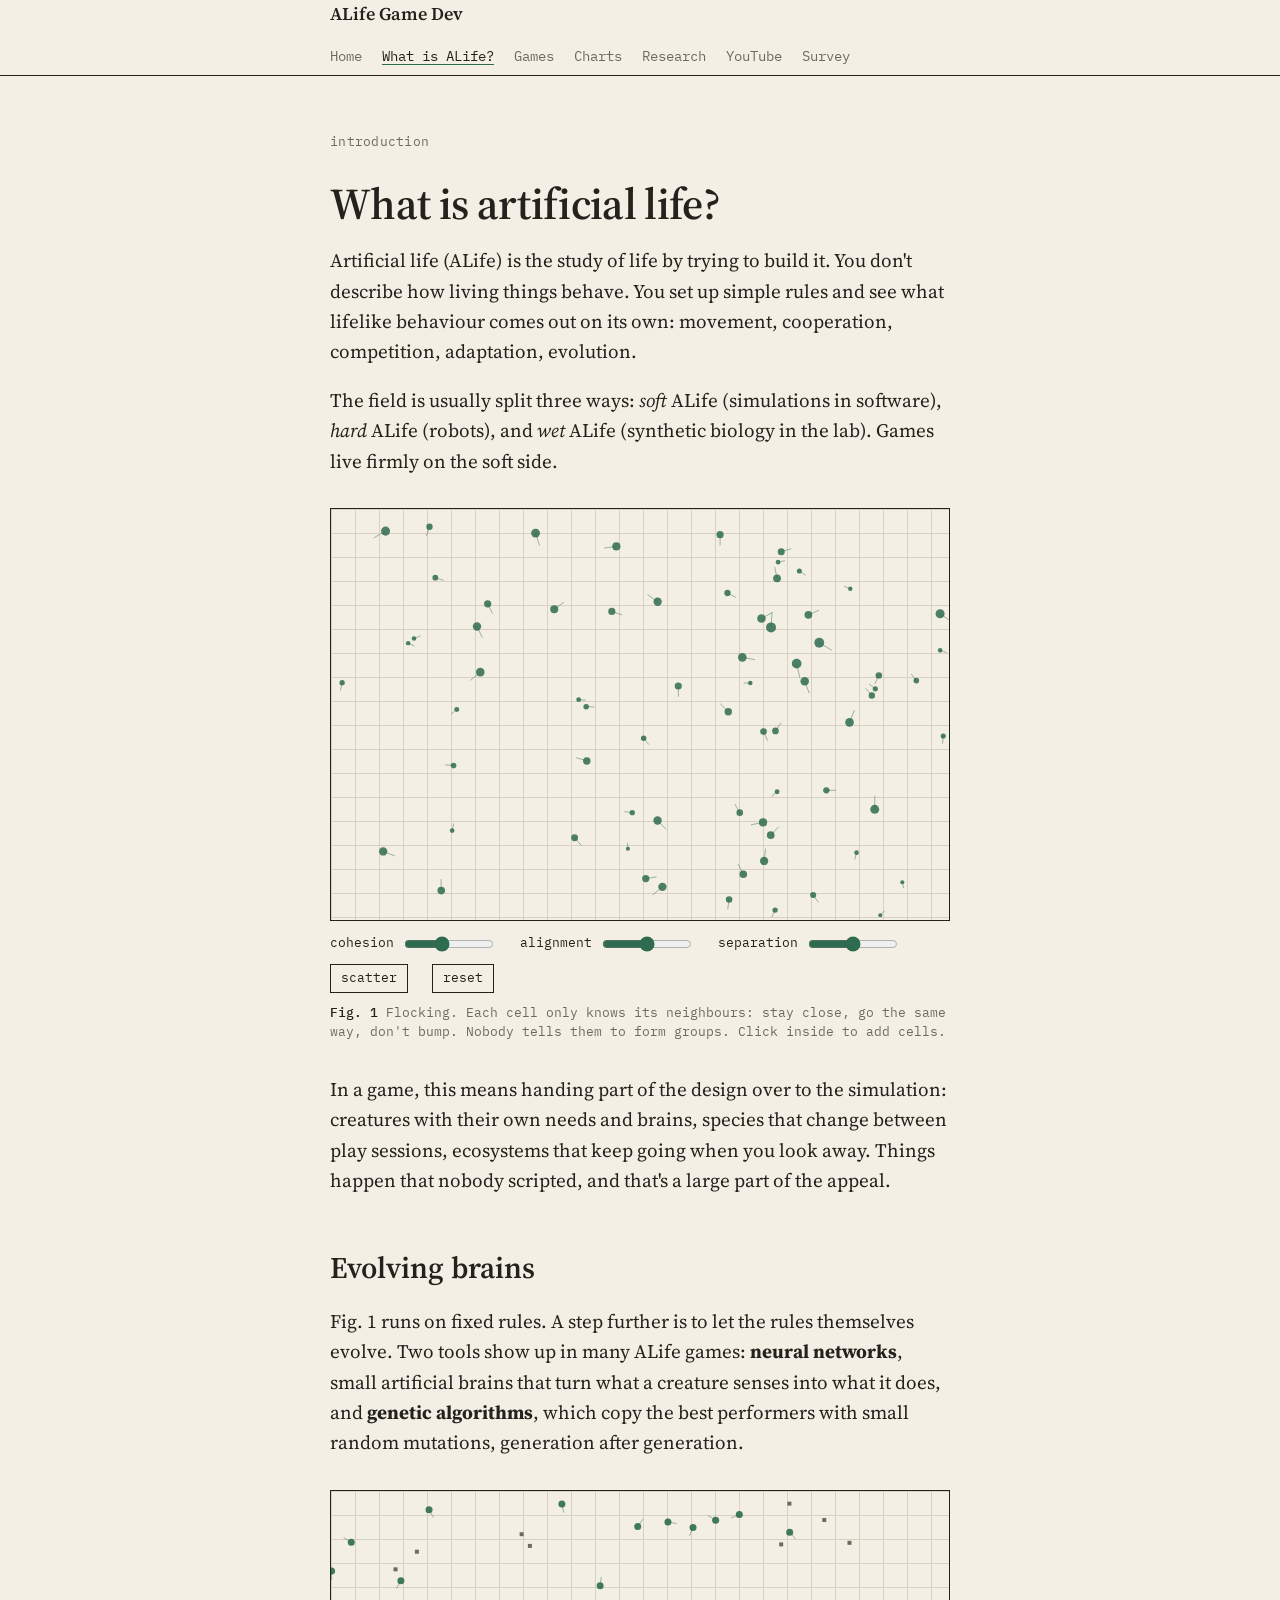
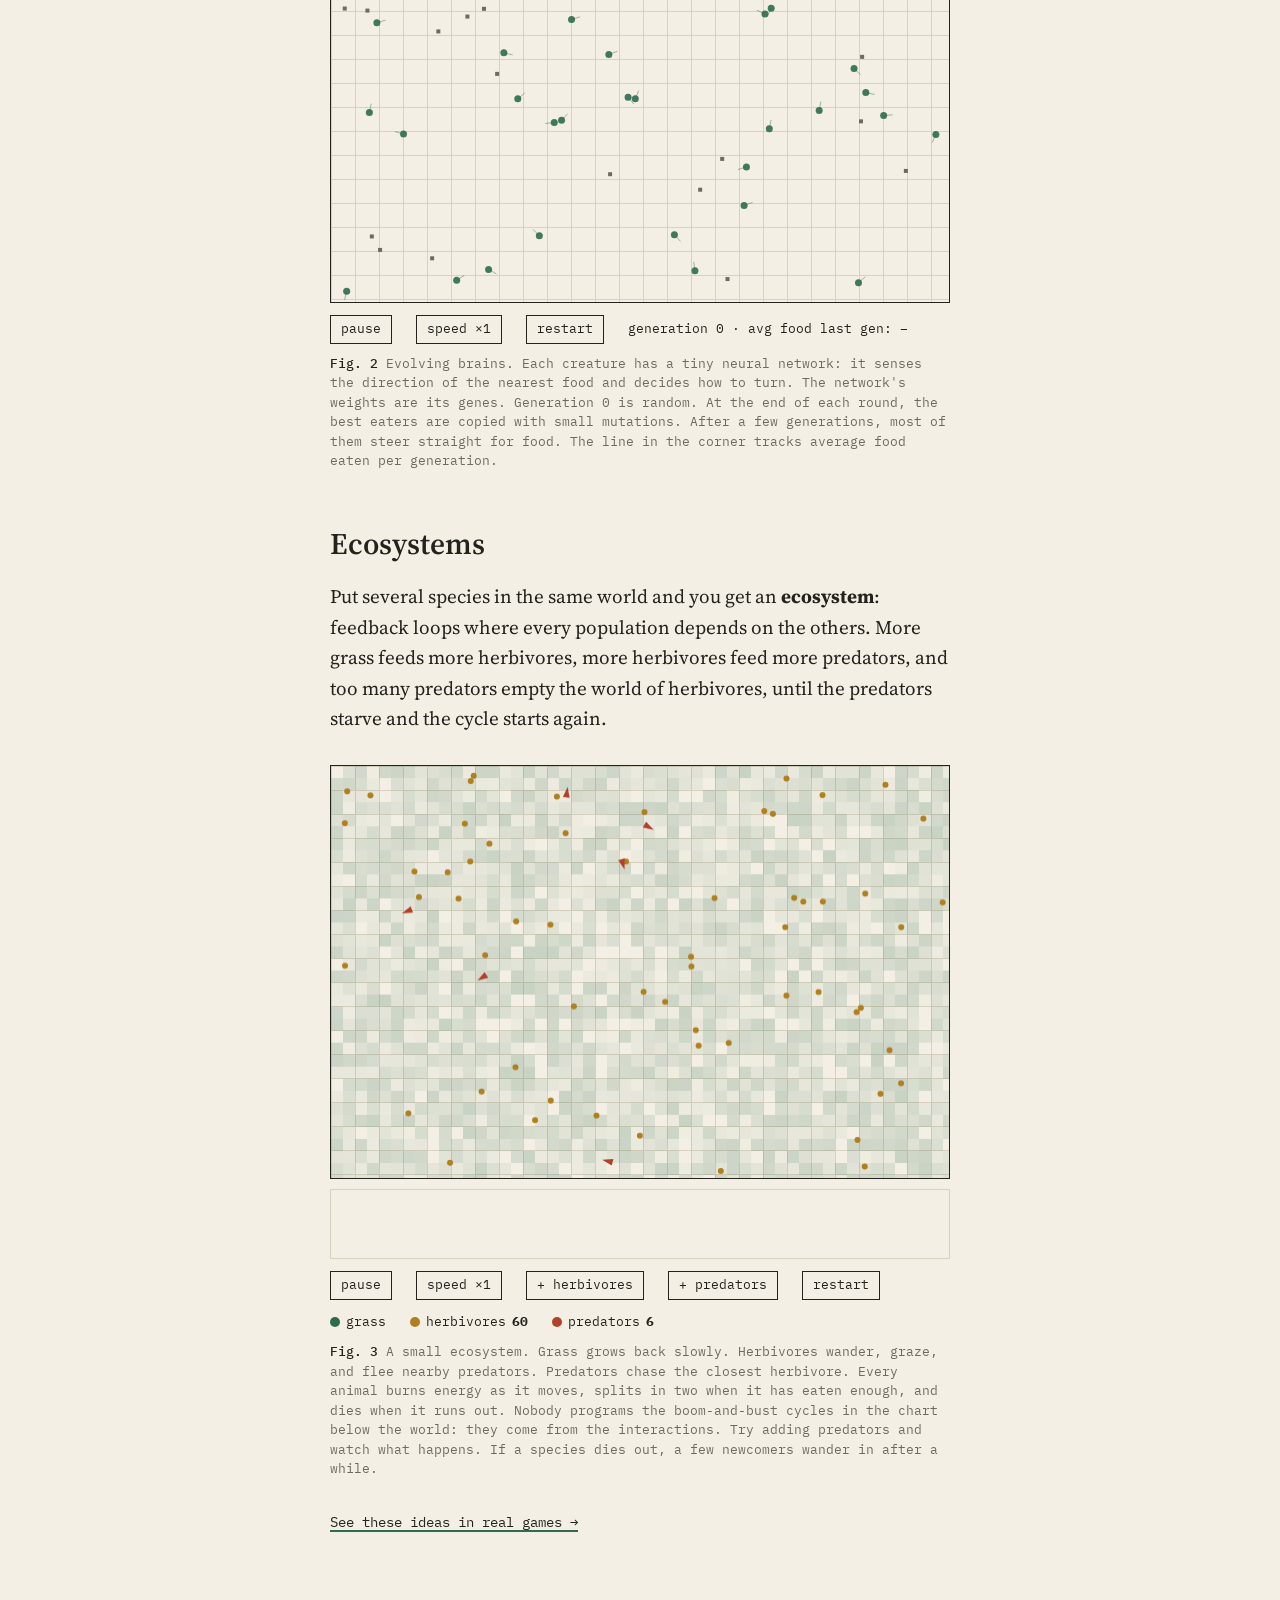
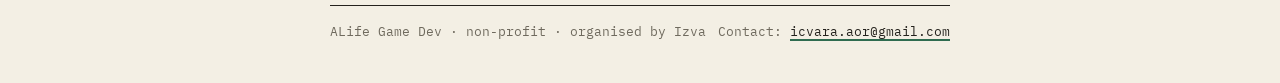
==== alife.html @ bc66748c "First version of the ALife Game Dev site" ====
<!doctype html>
<html lang="en">
<head>
<meta charset="utf-8">
<meta name="viewport" content="width=device-width, initial-scale=1">
<title>What is ALife? · ALife Game Dev</title>
<meta name="description" content="A short introduction to artificial life, with three small simulations: flocking, evolving neural networks and a predator–prey ecosystem.">
<link rel="preconnect" href="https://fonts.googleapis.com">
<link rel="preconnect" href="https://fonts.gstatic.com" crossorigin>
<link href="https://fonts.googleapis.com/css2?family=IBM+Plex+Mono:wght@400;500&family=Source+Serif+4:ital,opsz,wght@0,8..60,400;0,8..60,600;1,8..60,400&display=swap" rel="stylesheet">
<link rel="stylesheet" href="assets/style.css">
</head>
<body>

<header class="topbar">
  <div class="in">
    <a class="brand" href="index.html">ALife Game Dev</a>
    <nav aria-label="Pages">
      <a href="index.html">Home</a>
      <a href="alife.html" aria-current="page">What is ALife?</a>
      <a href="games.html">Games</a>
      <a href="charts.html">Charts</a>
      <a href="research.html">Research</a>
      <a href="youtube.html">YouTube</a>
      <a href="survey.html">Survey</a>
    </nav>
  </div>
</header>

<div class="page">
  <div class="page-head">
    <p class="label">introduction</p>
    <h1>What is artificial life?</h1>
  </div>

  <main>
    <p>Artificial life (ALife) is the study of life by trying to build it. You don't describe how living things behave. You set up simple rules and see what lifelike behaviour comes out on its own: movement, cooperation, competition, adaptation, evolution.</p>
    <p>The field is usually split three ways: <em>soft</em> ALife (simulations in software), <em>hard</em> ALife (robots), and <em>wet</em> ALife (synthetic biology in the lab). Games live firmly on the soft side.</p>

    <figure>
      <div class="stage" id="stage"><canvas id="life"></canvas></div>
      <div class="controls">
        <label>cohesion <input type="range" id="c-coh" min="0" max="100" value="40"></label>
        <label>alignment <input type="range" id="c-ali" min="0" max="100" value="50"></label>
        <label>separation <input type="range" id="c-sep" min="0" max="100" value="50"></label>
        <button type="button" id="c-scatter">scatter</button>
        <button type="button" id="c-reset">reset</button>
      </div>
      <figcaption><b>Fig. 1</b> Flocking. Each cell only knows its neighbours: stay close, go the same way, don't bump. Nobody tells them to form groups. Click inside to add cells.</figcaption>
    </figure>

    <p>In a game, this means handing part of the design over to the simulation: creatures with their own needs and brains, species that change between play sessions, ecosystems that keep going when you look away. Things happen that nobody scripted, and that's a large part of the appeal.</p>

    <h2 style="margin-top:56px">Evolving brains</h2>
    <p>Fig. 1 runs on fixed rules. A step further is to let the rules themselves evolve. Two tools show up in many ALife games: <b>neural networks</b>, small artificial brains that turn what a creature senses into what it does, and <b>genetic algorithms</b>, which copy the best performers with small random mutations, generation after generation.</p>

    <figure>
      <div class="stage" id="stage2" style="cursor:default"><canvas id="evo"></canvas></div>
      <div class="controls">
        <button type="button" id="e-play">pause</button>
        <button type="button" id="e-speed">speed ×1</button>
        <button type="button" id="e-reset">restart</button>
        <span id="e-stats"></span>
      </div>
      <figcaption><b>Fig. 2</b> Evolving brains. Each creature has a tiny neural network: it senses the direction of the nearest food and decides how to turn. The network's weights are its genes. Generation 0 is random. At the end of each round, the best eaters are copied with small mutations. After a few generations, most of them steer straight for food. The line in the corner tracks average food eaten per generation.</figcaption>
    </figure>

    <h2 style="margin-top:56px">Ecosystems</h2>
    <p>Put several species in the same world and you get an <b>ecosystem</b>: feedback loops where every population depends on the others. More grass feeds more herbivores, more herbivores feed more predators, and too many predators empty the world of herbivores, until the predators starve and the cycle starts again.</p>

    <figure>
      <div class="stage" id="stage3" style="cursor:default"><canvas id="eco"></canvas></div>
      <canvas class="chart" id="eco-chart" aria-hidden="true"></canvas>
      <div class="controls">
        <button type="button" id="k-play">pause</button>
        <button type="button" id="k-speed">speed ×1</button>
        <button type="button" id="k-prey">+ herbivores</button>
        <button type="button" id="k-pred">+ predators</button>
        <button type="button" id="k-reset">restart</button>
      </div>
      <div class="controls">
        <span class="key"><i style="background:rgb(var(--cell))"></i>grass</span>
        <span class="key"><i style="background:rgb(var(--prey))"></i>herbivores <b id="k-nprey">0</b></span>
        <span class="key"><i style="background:rgb(var(--pred))"></i>predators <b id="k-npred">0</b></span>
      </div>
      <figcaption><b>Fig. 3</b> A small ecosystem. Grass grows back slowly. Herbivores wander, graze, and flee nearby predators. Predators chase the closest herbivore. Every animal burns energy as it moves, splits in two when it has eaten enough, and dies when it runs out. Nobody programs the boom-and-bust cycles in the chart below the world: they come from the interactions. Try adding predators and watch what happens. If a species dies out, a few newcomers wander in after a while.</figcaption>
    </figure>

    <p class="more"><a href="games.html">See these ideas in real games →</a></p>
  </main>

  <footer>
    <span>ALife Game Dev · non-profit · organised by Izva</span>
    <span>Contact: <a href="mailto:icvara.aor@gmail.com">icvara.aor@gmail.com</a></span>
  </footer>
</div>

<script src="assets/site.js"></script>
<script src="assets/figures.js"></script>
</body>
</html>
---- assets/style.css ----
:root {
  --paper: #f3efe4;
  --ink: #24221d;
  --faint: #6f6a5e;
  --rule: #d8d1bf;
  --mark: #2e6b4f;
  --hl: #e6dfa8;
  --cell: 46, 107, 79;
  --prey: 176, 128, 32;
  --pred: 178, 64, 42;
  /* Charts page. Validated with the dataviz palette checker against this paper colour:
     s1-s3 all-pairs for scatter, o0-o2 as an ordinal ramp. */
  --surface: #f3efe4;
  --s1: #2a78d6; --s2: #eb6834; --s3: #1baf7a;
  --o0: #6da7ec; --o1: #2a78d6; --o2: #104281;
  --gridline: #e1dccd; --axisline: #b9b2a0;
}
@media (prefers-color-scheme: dark) {
  :root:not([data-theme="light"]) {
    --paper: #1a1916; --ink: #e9e4d6; --faint: #a39d8e; --rule: #3a372f;
    --mark: #8cc7a6; --hl: #4a4526; --cell: 140, 199, 166;
    --prey: 222, 184, 96; --pred: 230, 118, 92;
    --surface: #1a1916;
    --s1: #3987e5; --s2: #d95926; --s3: #199e70;
    --o0: #184f95; --o1: #3987e5; --o2: #9ec5f4;
    --gridline: #2c2b27; --axisline: #46433b;
  }
}
:root[data-theme="dark"] {
  --paper: #1a1916; --ink: #e9e4d6; --faint: #a39d8e; --rule: #3a372f;
  --mark: #8cc7a6; --hl: #4a4526; --cell: 140, 199, 166;
  --prey: 222, 184, 96; --pred: 230, 118, 92;
  --surface: #1a1916;
  --s1: #3987e5; --s2: #d95926; --s3: #199e70;
  --o0: #184f95; --o1: #3987e5; --o2: #9ec5f4;
  --gridline: #2c2b27; --axisline: #46433b;
}

/* ---- Charts page ---- */
.viz .chart-block { padding-top: 48px; }
.viz .chart-block h2 { margin-bottom: 8px; }
.viz .plot { width: 100%; margin-top: 12px; }
.viz .plot svg { display: block; overflow: visible; }
.viz .plot text { font-family: "IBM Plex Mono", monospace; }
.viz .tick { font-size: 11px; fill: var(--faint); font-variant-numeric: tabular-nums; }
.viz .axis-label { font-size: 11px; fill: var(--faint); }
.viz .value { font-size: 12px; fill: var(--ink); font-variant-numeric: tabular-nums; }
.viz .point-label { font-size: 11px; fill: var(--ink); paint-order: stroke; stroke: var(--surface); stroke-width: 3px; }
.viz .grid { stroke: var(--gridline); stroke-width: 1; }
.viz .axis { stroke: var(--axisline); stroke-width: 1; }
.viz .hot { stroke: var(--ink); stroke-width: 2; }
.viz .chart-note { font-family: "IBM Plex Mono", monospace; font-size: 12px; color: var(--faint); margin-top: 6px; }
.viz .filters button { display: inline-flex; align-items: center; gap: 6px; }
.legend { display: flex; flex-wrap: wrap; gap: 6px 18px; margin-top: 12px; font-family: "IBM Plex Mono", monospace; font-size: 12px; color: var(--ink); }
.legend span { display: inline-flex; align-items: center; gap: 6px; }
.legend i { width: 12px; height: 12px; border-radius: 2px; display: inline-block; }
.tooltip {
  position: fixed; z-index: 50; pointer-events: none; max-width: 300px;
  background: var(--paper); color: var(--ink); border: 1px solid var(--ink);
  box-shadow: 3px 3px 0 var(--rule); padding: 8px 10px;
  font-family: "IBM Plex Mono", monospace; font-size: 12px; line-height: 1.45;
}
.tooltip .tip-muted { color: var(--faint); }
.table-wrap { overflow-x: auto; margin-top: 12px; border-top: 1px solid var(--ink); }
.fingerprint { border-collapse: collapse; width: 100%; font-family: "IBM Plex Mono", monospace; font-size: 12px; font-variant-numeric: tabular-nums; }
.fingerprint th, .fingerprint td { padding: 5px 5px; border-bottom: 1px solid var(--rule); text-align: left; white-space: nowrap; }
.fingerprint thead th { cursor: pointer; color: var(--faint); font-weight: 500; user-select: none; }
.fingerprint thead th:hover { color: var(--ink); }
.fingerprint tbody th { font-weight: 500; white-space: normal; min-width: 150px; }
.fingerprint tbody th a { text-decoration: none; }
.fingerprint .grp { color: var(--faint); }
.fingerprint .num b { font-weight: 500; }
.fingerprint .lvl { text-align: center; width: 30px; border-left: 2px solid var(--surface); }
.fingerprint .l0 { background: var(--o0); color: #0b0b0b; }
.fingerprint .l1 { background: var(--o1); color: #ffffff; }
.fingerprint .l2 { background: var(--o2); color: #ffffff; }
@media (prefers-color-scheme: dark) {
  :root:not([data-theme="light"]) .fingerprint .l0 { color: #f0efec; }
  :root:not([data-theme="light"]) .fingerprint .l2 { color: #0b0b0b; }
}
:root[data-theme="dark"] .fingerprint .l0 { color: #f0efec; }
:root[data-theme="dark"] .fingerprint .l2 { color: #0b0b0b; }
.chart { display: block; width: 100%; height: 70px; margin-top: 10px; border: 1px solid var(--rule); }
.key { display: inline-flex; align-items: center; gap: 6px; }
.key i { width: 10px; height: 10px; border-radius: 50%; display: inline-block; }

* { box-sizing: border-box; }
html, body { margin: 0; }
body {
  background: var(--paper);
  color: var(--ink);
  font: 400 19px/1.6 "Source Serif 4", Georgia, serif;
}
.page { max-width: 660px; margin: 0 auto; padding: 56px 20px 40px; }

a { color: var(--ink); text-decoration-color: var(--mark); text-decoration-thickness: 1.5px; text-underline-offset: 3px; }
a:hover { color: var(--mark); }

.mono, .label, nav, figcaption, .meta, .yr, .controls { font-family: "IBM Plex Mono", ui-monospace, monospace; }

/* Header */
.label { font-size: 13px; color: var(--faint); letter-spacing: .02em; margin: 0 0 28px; }
h1 {
  font-weight: 600;
  font-size: clamp(36px, 7vw, 54px);
  line-height: 1.05;
  letter-spacing: -0.015em;
  margin: 0 0 28px;
}
.intro p { margin: 0 0 18px; }
.hl { background: linear-gradient(transparent 55%, var(--hl) 55%); padding: 0 2px; }

/* Top menu: stays at the top of the screen while scrolling */
.topbar {
  position: sticky; top: 0; z-index: 10;
  background: var(--paper);
  border-bottom: 1px solid var(--ink);
}
.topbar .in {
  max-width: 660px; margin: 0 auto; padding: 0 20px;
  display: flex; align-items: center; gap: 8px 22px; flex-wrap: wrap;
  min-height: 52px;
}
.topbar .brand {
  font-family: "Source Serif 4", Georgia, serif; font-weight: 600; font-size: 18px;
  text-decoration: none; margin-right: auto; white-space: nowrap;
}
nav { font-size: 14px; display: flex; gap: 4px 20px; flex-wrap: wrap; padding: 8px 0; }
nav a { text-decoration: none; color: var(--faint); white-space: nowrap; }
nav a:hover { color: var(--ink); text-decoration: underline; }
nav a[aria-current="page"] { color: var(--ink); text-decoration: underline; text-decoration-color: var(--mark); }

/* Sub-page header */
.page-head { margin-bottom: 8px; }
.page-head h1 { font-size: clamp(32px, 6vw, 44px); margin-bottom: 18px; }
.page-head .lede { font-size: 20px; }

/* Small "go further" link at the end of a home-page section */
.more { font-family: "IBM Plex Mono", monospace; font-size: 14px; }

/* Home: survey callout */
.callout {
  border: 1px solid var(--ink); box-shadow: 6px 6px 0 var(--rule);
  padding: 22px 24px 6px; margin-top: 8px;
}
.callout .btn { margin-top: 0; margin-bottom: 0; }
.callout .meta, .survey .meta { font-size: 13px; color: var(--faint); margin-bottom: 18px; }

/* Games page: filter */
.filters { display: flex; flex-wrap: wrap; gap: 8px; margin: 20px 0 0; font-family: "IBM Plex Mono", monospace; font-size: 13px; }
.filters button {
  font: inherit; background: none; color: var(--ink);
  border: 1px solid var(--rule); padding: 4px 10px; cursor: pointer;
}
.filters button:hover { border-color: var(--ink); }
.filters button[aria-pressed="true"] { background: var(--ink); color: var(--paper); border-color: var(--ink); }
.count { font-family: "IBM Plex Mono", monospace; font-size: 13px; color: var(--faint); margin: 14px 0 0; }
/* YouTube page */
.channels { list-style: none; padding: 0; margin: 24px 0; border-top: 1px solid var(--rule); }
.channels li { display: grid; grid-template-columns: 64px 1fr; gap: 18px; padding: 18px 0; border-bottom: 1px solid var(--rule); }
.channels .avatar img { width: 64px; height: 64px; border-radius: 50%; border: 1px solid var(--ink); display: block; }
.channels h3 { font-size: 20px; font-weight: 600; margin: 0; line-height: 1.25; }
.channels h3 a { text-decoration: none; }
.channels h3 a:hover { text-decoration: underline; }
.channels .handle { font-family: "IBM Plex Mono", monospace; font-size: 12px; color: var(--faint); margin: 2px 0 6px; }
.channels p { font-size: 16px; line-height: 1.5; color: var(--faint); margin: 0; }
.channels .handle + p { color: var(--faint); }

.jump { display: flex; flex-wrap: wrap; gap: 6px 20px; font-family: "IBM Plex Mono", monospace; font-size: 14px; margin: 24px 0 0; }
.muted-note { font-size: 16px; color: var(--faint); }
.games li.empty { grid-column: 1 / -1; font-size: 16px; color: var(--faint); font-style: italic; }
/* Drawn placeholder when a game has no image */
.games .ph {
  display: flex; align-items: center; justify-content: center; text-align: center;
  aspect-ratio: 460 / 215; padding: 12px;
  background:
    radial-gradient(circle at 20% 30%, rgba(var(--cell), .35) 0 6px, transparent 7px),
    radial-gradient(circle at 70% 65%, rgba(var(--cell), .25) 0 10px, transparent 11px),
    radial-gradient(circle at 85% 20%, rgba(var(--prey), .35) 0 4px, transparent 5px),
    linear-gradient(var(--rule) 1px, transparent 1px) 0 0 / 18px 18px,
    linear-gradient(90deg, var(--rule) 1px, transparent 1px) 0 0 / 18px 18px,
    var(--paper);
}
.games .ph span {
  font-family: "Source Serif 4", Georgia, serif; font-weight: 600; font-size: 22px; line-height: 1.15;
  color: var(--ink); background: var(--paper); padding: 2px 8px; line-height: 1.3;
}
/* ALife score on game cards */
.games .score { margin: 10px 0 0; font-family: "IBM Plex Mono", monospace; font-size: 12px; color: var(--faint); cursor: help; }
.games .score-num { color: var(--ink); margin-right: 8px; }
.games .score-num b { font-weight: 500; font-size: 15px; color: var(--mark); }
.games .pips { display: inline-flex; gap: 5px; vertical-align: middle; }
.games .pip-pair { display: inline-flex; gap: 1px; }
.games .pips i { width: 6px; height: 10px; background: var(--rule); display: block; }
.games .pips i.on { background: var(--mark); }
.games .score-why { display: block; margin-top: 3px; line-height: 1.4; }
details.method { margin: 14px 0 0; font-size: 16px; }
details.method summary { cursor: pointer; font-family: "IBM Plex Mono", monospace; font-size: 14px; }
details.method[open] { border-left: 2px solid var(--rule); padding-left: 14px; }
details.method p, details.method ul { margin: 10px 0; }
.games .tags { font-family: "IBM Plex Mono", monospace; font-size: 11px; color: var(--mark); margin: 8px 0 0; }

/* Sections */
section { padding-top: 64px; }
h2 {
  font-weight: 600;
  font-size: 30px;
  line-height: 1.15;
  margin: 0 0 20px;
}
h2 .n { font-family: "IBM Plex Mono", monospace; font-weight: 400; font-size: 15px; color: var(--mark); margin-right: 10px; vertical-align: 5px; }
p { margin: 0 0 18px; }
ul.plain { padding-left: 1.1em; margin: 0 0 18px; }
ul.plain li { margin-bottom: 6px; }
ul.plain li::marker { color: var(--mark); }

/* Figure */
figure { margin: 32px 0; }
.stage {
  position: relative;
  aspect-ratio: 3 / 2;
  border: 1px solid var(--ink);
  cursor: crosshair;
  background:
    linear-gradient(var(--rule) 1px, transparent 1px) 0 0 / 24px 24px,
    linear-gradient(90deg, var(--rule) 1px, transparent 1px) 0 0 / 24px 24px;
  background-color: var(--paper);
}
.stage canvas { position: absolute; inset: 0; width: 100%; height: 100%; }
.controls {
  display: flex; flex-wrap: wrap; gap: 10px 24px; align-items: center;
  font-size: 13px; margin-top: 12px;
}
.controls label { display: flex; align-items: center; gap: 8px; }
.controls input[type=range] { width: 90px; accent-color: var(--mark); }
.controls button {
  font: inherit; background: none; color: var(--ink);
  border: 1px solid var(--ink); padding: 3px 10px; cursor: pointer;
}
.controls button:hover { background: var(--ink); color: var(--paper); }
figcaption { font-size: 13px; color: var(--faint); margin-top: 10px; line-height: 1.5; }
figcaption b { color: var(--ink); font-weight: 500; }

/* Games */
.games {
  list-style: none; padding: 0; margin: 28px 0 26px;
  display: grid; grid-template-columns: 1fr 1fr; gap: 32px 24px;
}
.games a.shot { display: block; border: 1px solid var(--ink); line-height: 0; }
.games img { width: 100%; aspect-ratio: 460 / 215; object-fit: cover; display: block; }
.games .meta { font-size: 12px; color: var(--faint); margin: 10px 0 2px; }
.games h3 { font-size: 20px; font-weight: 600; margin: 0 0 4px; line-height: 1.25; }
.games h3 a { text-decoration: none; }
.games h3 a:hover { text-decoration: underline; }
.games p { font-size: 16px; line-height: 1.5; color: var(--faint); margin: 0; }

/* Research */
.papers { list-style: none; padding: 0; margin: 8px 0 22px; border-top: 1px solid var(--rule); }
.papers li { display: grid; grid-template-columns: 56px 1fr; gap: 16px; padding: 16px 0; border-bottom: 1px solid var(--rule); }
.papers .yr { font-family: "IBM Plex Mono", monospace; font-size: 14px; color: var(--faint); padding-top: 3px; }
.papers .title { font-weight: 600; }
.papers .who { display: block; font-family: "IBM Plex Mono", monospace; font-size: 12px; color: var(--faint); margin: 2px 0 4px; }
.papers .what { display: block; font-size: 16px; line-height: 1.5; color: var(--faint); }
@media (max-width: 520px) { .papers li { grid-template-columns: 44px 1fr; gap: 12px; } }

/* Survey */
.survey {
  margin-top: 8px;
  padding: 28px 28px 8px;
  border: 1px solid var(--ink);
  box-shadow: 6px 6px 0 var(--rule);
}
.survey .meta { font-size: 13px; color: var(--faint); margin-bottom: 18px; }
.survey ol { padding-left: 1.2em; margin: 0 0 18px; }
.survey ol li { margin-bottom: 6px; }
.btn {
  display: inline-block;
  font-family: "IBM Plex Mono", monospace; font-size: 15px; font-weight: 500;
  background: var(--ink); color: var(--paper);
  padding: 12px 20px; text-decoration: none;
  margin: 6px 0 22px;
}
.btn:hover { background: var(--mark); color: var(--paper); }

.sig { font-style: italic; }

footer {
  margin-top: 72px; padding-top: 16px;
  border-top: 1px solid var(--ink);
  font-family: "IBM Plex Mono", monospace; font-size: 13px; color: var(--faint);
  display: flex; justify-content: space-between; flex-wrap: wrap; gap: 8px;
}

@media (max-width: 520px) {
  body { font-size: 18px; }
  .page { padding: 36px 16px 32px; }
  .topbar .in { padding: 0 16px; }
  .topbar .brand { width: 100%; padding-top: 10px; }
  nav { width: 100%; padding: 4px 0 10px; gap: 4px 14px; font-size: 13px; }
  .callout { padding: 18px 16px 4px; box-shadow: 4px 4px 0 var(--rule); }
  .games { grid-template-columns: 1fr; gap: 28px; }
  .survey { padding: 22px 18px 4px; box-shadow: 4px 4px 0 var(--rule); }
}
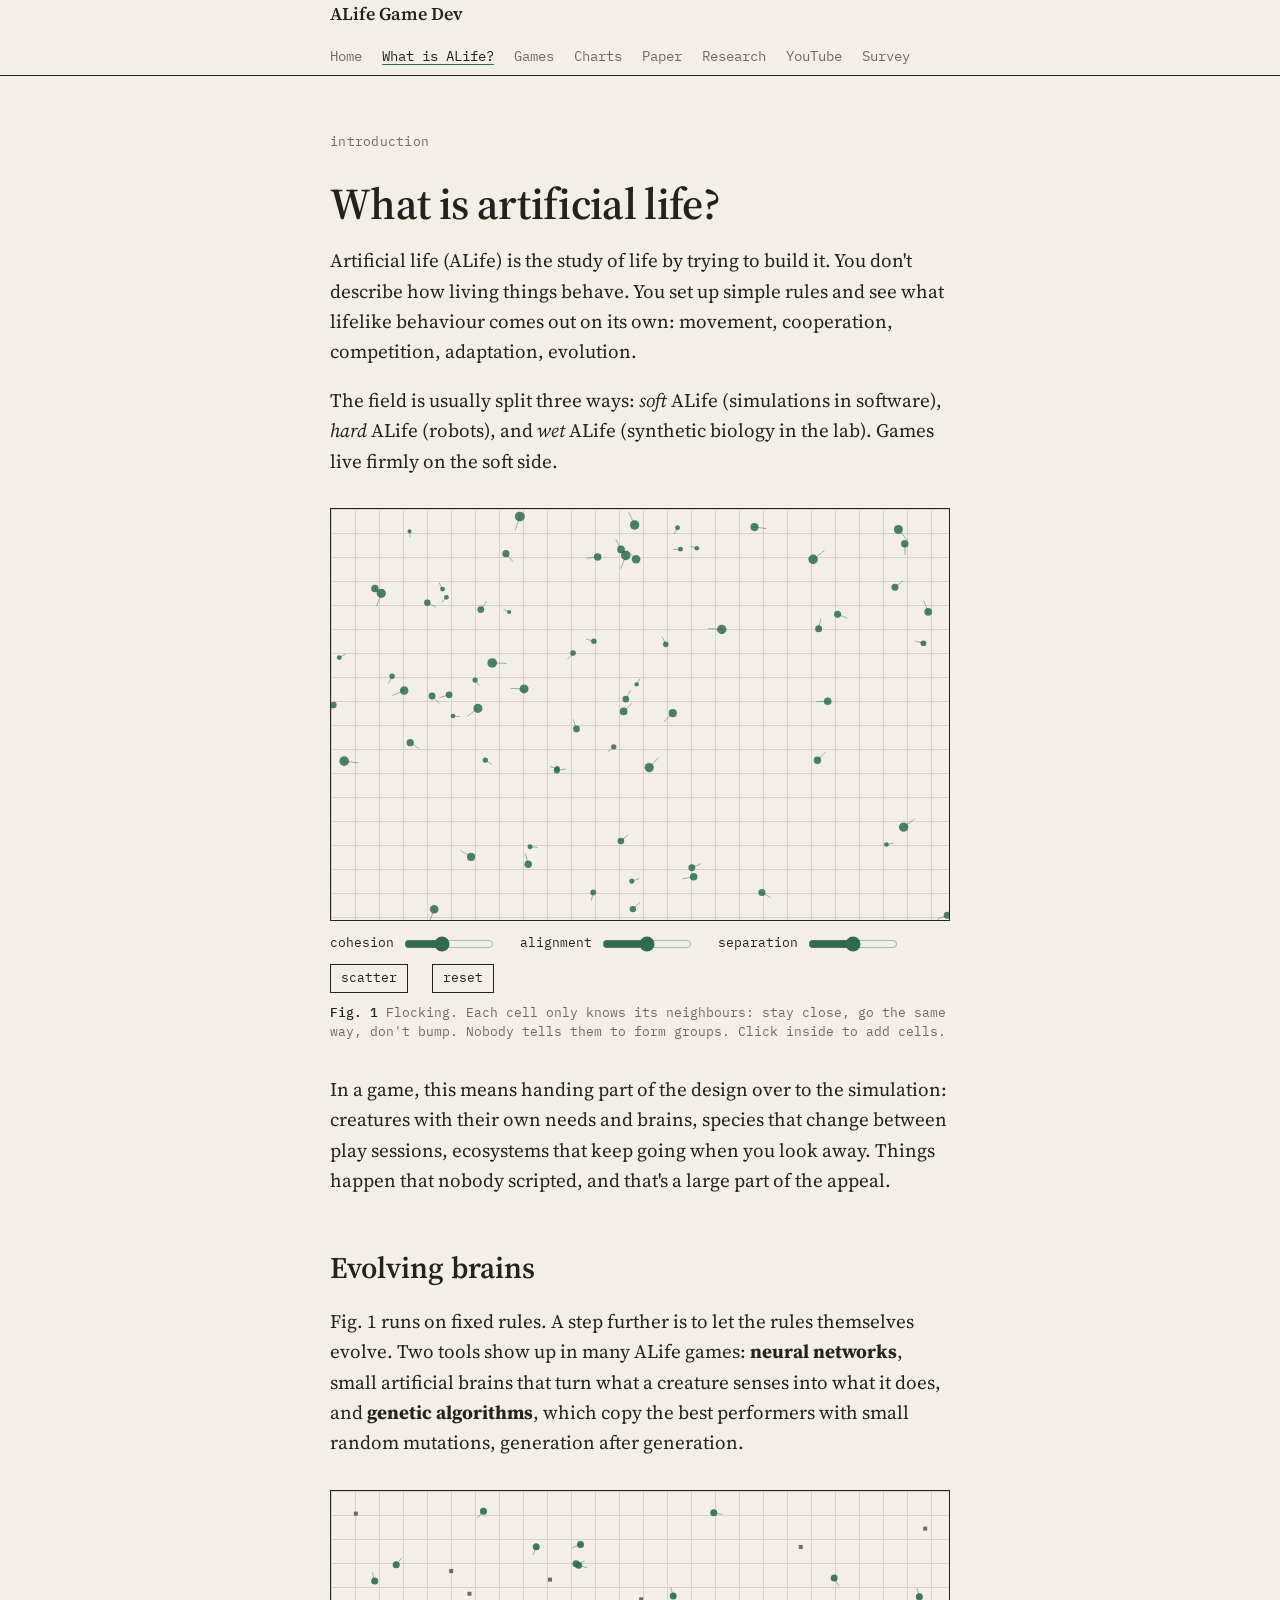
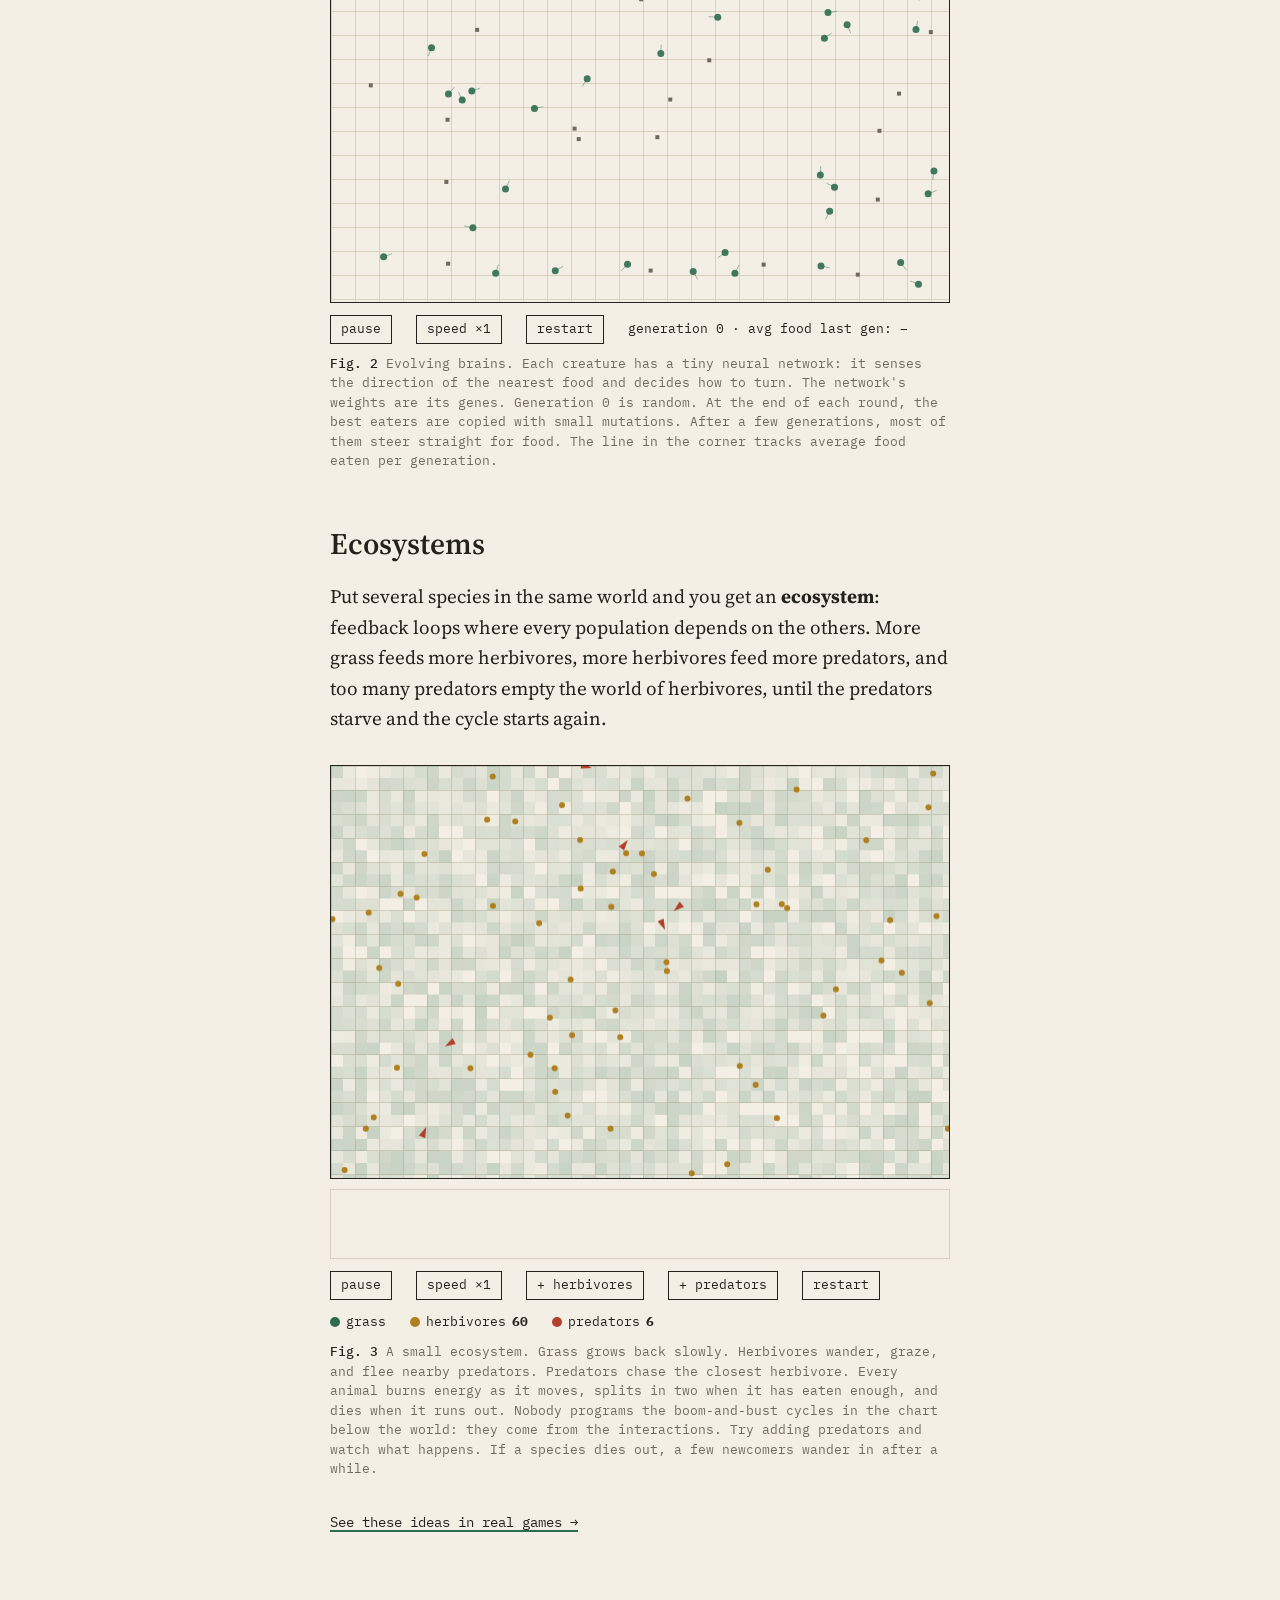
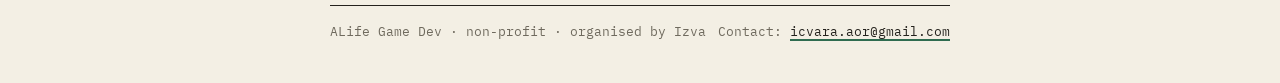
==== commit 059bd066: "Add working paper, environmental score and many more games - New Paper page (paper.html, assets/pape" ====
--- a/alife.html
+++ b/alife.html
@@ -20,6 +20,7 @@
       <a href="alife.html" aria-current="page">What is ALife?</a>
       <a href="games.html">Games</a>
       <a href="charts.html">Charts</a>
+      <a href="paper.html">Paper</a>
       <a href="research.html">Research</a>
       <a href="youtube.html">YouTube</a>
       <a href="survey.html">Survey</a>
--- a/assets/style.css
+++ b/assets/style.css
@@ -14,6 +14,8 @@
   --s1: #2a78d6; --s2: #eb6834; --s3: #1baf7a;
   --o0: #6da7ec; --o1: #2a78d6; --o2: #104281;
   --gridline: #e1dccd; --axisline: #b9b2a0;
+  /* Popular-games comparison: neutral grey (validated ordinal ramp) */
+  --ref: #6f6a5e; --r0: #aaa494; --r1: #7a7466; --r2: #45413a;
 }
 @media (prefers-color-scheme: dark) {
   :root:not([data-theme="light"]) {
@@ -24,6 +26,7 @@
     --s1: #3987e5; --s2: #d95926; --s3: #199e70;
     --o0: #184f95; --o1: #3987e5; --o2: #9ec5f4;
     --gridline: #2c2b27; --axisline: #46433b;
+    --ref: #a39d8e; --r0: #5a564c; --r1: #8a8577; --r2: #c6c1b3;
   }
 }
 :root[data-theme="dark"] {
@@ -34,11 +37,15 @@
   --s1: #3987e5; --s2: #d95926; --s3: #199e70;
   --o0: #184f95; --o1: #3987e5; --o2: #9ec5f4;
   --gridline: #2c2b27; --axisline: #46433b;
+  --ref: #a39d8e; --r0: #5a564c; --r1: #8a8577; --r2: #c6c1b3;
 }
 
 /* ---- Charts page ---- */
 .viz .chart-block { padding-top: 48px; }
 .viz .chart-block h2 { margin-bottom: 8px; }
+.viz .chart-part { margin-top: 72px; padding-top: 28px; border-top: 2px solid var(--rule); }
+.viz .chart-part .label { margin-bottom: 8px; }
+.viz .chart-part .part-title { margin: 0 0 10px; }
 .viz .plot { width: 100%; margin-top: 12px; }
 .viz .plot svg { display: block; overflow: visible; }
 .viz .plot text { font-family: "IBM Plex Mono", monospace; }
@@ -74,6 +81,9 @@
 .fingerprint .l0 { background: var(--o0); color: #0b0b0b; }
 .fingerprint .l1 { background: var(--o1); color: #ffffff; }
 .fingerprint .l2 { background: var(--o2); color: #ffffff; }
+.legend i.unknown-swatch { background: var(--surface); border: 1px dashed var(--faint); box-sizing: border-box; }
+.fingerprint .unknown { color: var(--faint); border-bottom-style: dashed; }
+.fingerprint .eco-col { border-left: 2px solid var(--faint); padding-left: 8px; }
 @media (prefers-color-scheme: dark) {
   :root:not([data-theme="light"]) .fingerprint .l0 { color: #f0efec; }
   :root:not([data-theme="light"]) .fingerprint .l2 { color: #0b0b0b; }
@@ -194,6 +204,8 @@
 .games .pips i { width: 6px; height: 10px; background: var(--rule); display: block; }
 .games .pips i.on { background: var(--mark); }
 .games .score-why { display: block; margin-top: 3px; line-height: 1.4; }
+.games .score.eco .pips i.on { background: var(--s3); }
+.games .pip-pair.unknown { width: 13px; height: 10px; box-sizing: border-box; border: 1px dashed var(--faint); font-size: 8px; line-height: 8px; text-align: center; justify-content: center; color: var(--faint); }
 details.method { margin: 14px 0 0; font-size: 16px; }
 details.method summary { cursor: pointer; font-family: "IBM Plex Mono", monospace; font-size: 14px; }
 details.method[open] { border-left: 2px solid var(--rule); padding-left: 14px; }
@@ -301,3 +313,72 @@
   .games { grid-template-columns: 1fr; gap: 28px; }
   .survey { padding: 22px 18px 4px; box-shadow: 4px 4px 0 var(--rule); }
 }
+.legend .legend-sep { color: var(--faint); margin-left: 8px; }
+
+/* ---- Working paper page ---- */
+.paper section { margin-top: 34px; }
+.paper h2 { margin-bottom: 12px; }
+.paper h3 { font-size: 18px; margin: 22px 0 8px; }
+.paper .abstract { border-left: 2px solid var(--rule); padding-left: 16px; }
+.paper figure { margin: 22px 0 26px; }
+.paper figcaption { font-size: 14px; color: var(--faint); margin-top: 8px; line-height: 1.45; }
+.paper .paper-list li { margin-bottom: 10px; }
+.paper .paper-groups li { margin-bottom: 4px; font-size: 16px; }
+.paper .refs li { font-size: 15px; margin-bottom: 8px; padding-left: 1.4em; text-indent: -1.4em; }
+.paper .corner { fill: var(--hl); opacity: .45; }
+.paper .faint-dots circle { fill: var(--axisline); opacity: .7; }
+.paper-table th[scope="row"] { min-width: 104px; }
+.paper-table .scale { color: var(--faint); font-size: 10px; margin-left: 4px; }
+.paper-table td { position: relative; min-width: 64px; padding: 5px 6px; }
+.paper-table .bar { position: absolute; left: 0; top: 4px; bottom: 4px; background: var(--o0); opacity: .55; border-radius: 0 2px 2px 0; }
+.paper-table .v { position: relative; }
+.paper-table tr.split th, .paper-table tr.split td { border-top: 2px solid var(--axisline); }
+.paper-table thead th { white-space: normal; cursor: default; }
+.paper .rules li { margin-bottom: 8px; }
+.flow { display: grid; grid-template-columns: 1fr 1fr; gap: 10px 22px; font-family: "IBM Plex Mono", monospace; font-size: 12px; }
+.flow-col { display: flex; flex-direction: column; gap: 6px; }
+.flow-head { margin: 0 0 2px; color: var(--faint); font-size: 12px; }
+.flow-box { border: 1px solid var(--axisline); padding: 7px 9px; border-radius: 3px; background: var(--paper); }
+.flow-box b { font-size: 15px; font-weight: 500; margin-right: 4px; }
+.flow-box.final { border: 2px solid var(--mark); }
+.flow-out { margin-left: 18px; padding: 2px 0 2px 10px; border-left: 2px dashed var(--rule); color: var(--faint); }
+.flow-out span { color: var(--ink); font-weight: 500; }
+.flow-out details { margin-top: 2px; }
+.flow-out summary { cursor: pointer; color: var(--mark); }
+.flow-total { grid-column: 1 / -1; margin: 6px 0 0; font-size: 13px; }
+@media (max-width: 560px) { .flow { grid-template-columns: 1fr; } }
+.paper .zone { fill: var(--hl); opacity: .35; }
+.paper .mean-label { font-weight: 600; }
+.paper .agree { stroke: var(--axisline); stroke-width: 1.5; stroke-dasharray: 5 4; }
+.paper .threshold { stroke: var(--faint); stroke-width: 1; stroke-dasharray: 2 3; }
+.paper-table thead th svg { vertical-align: middle; }
+.paper .cap { text-transform: capitalize; }
+
+/* Paired figures (an ALife-score figure and its Life-score twin): side by side on wide screens,
+   breaking out of the text column; stacked on narrow screens. */
+.paper .fig-pair { display: grid; grid-template-columns: 1fr; gap: 0 28px; }
+.paper .fig-pair figure { min-width: 0; }
+@media (min-width: 1100px) {
+  .paper .fig-pair {
+    --pair-w: min(1280px, calc(100vw - 64px));
+    grid-template-columns: 1fr 1fr;
+    width: var(--pair-w);
+    margin-left: calc((100% - var(--pair-w)) / 2);
+  }
+}
+.paper .trend { stroke: var(--ink); stroke-width: 1.6; stroke-dasharray: 6 4; opacity: .75; }
+.paper .trend-label { fill: var(--ink); paint-order: stroke; stroke: var(--surface); stroke-width: 3px; }
+/* A single wide figure that breaks out of the text column like the paired figures. */
+@media (min-width: 1100px) {
+  .paper .fig-wide { --pair-w: min(1280px, calc(100vw - 64px)); width: var(--pair-w); margin-left: calc((100% - var(--pair-w)) / 2); }
+}
+/* Figure 3b: a grid of small per-criterion charts. */
+.paper .sub-grid { display: grid; grid-template-columns: repeat(auto-fill, minmax(170px, 1fr)); gap: 10px 16px; margin-top: 10px; }
+.paper .sub-panel { min-width: 0; border-top: 1px solid var(--rule); padding-top: 4px; }
+.paper .sub-panel svg { display: block; overflow: visible; }
+.paper .sub-panel text { font-family: "IBM Plex Mono", monospace; }
+/* Figure 3b: one Figure-5-style panel per category. */
+.paper .crit-grid { display: grid; grid-template-columns: repeat(auto-fit, minmax(300px, 1fr)); gap: 12px 24px; margin-top: 10px; }
+.paper .crit-panel { min-width: 0; }
+.paper .crit-panel svg { display: block; overflow: visible; }
+.paper .crit-panel text { font-family: "IBM Plex Mono", monospace; }
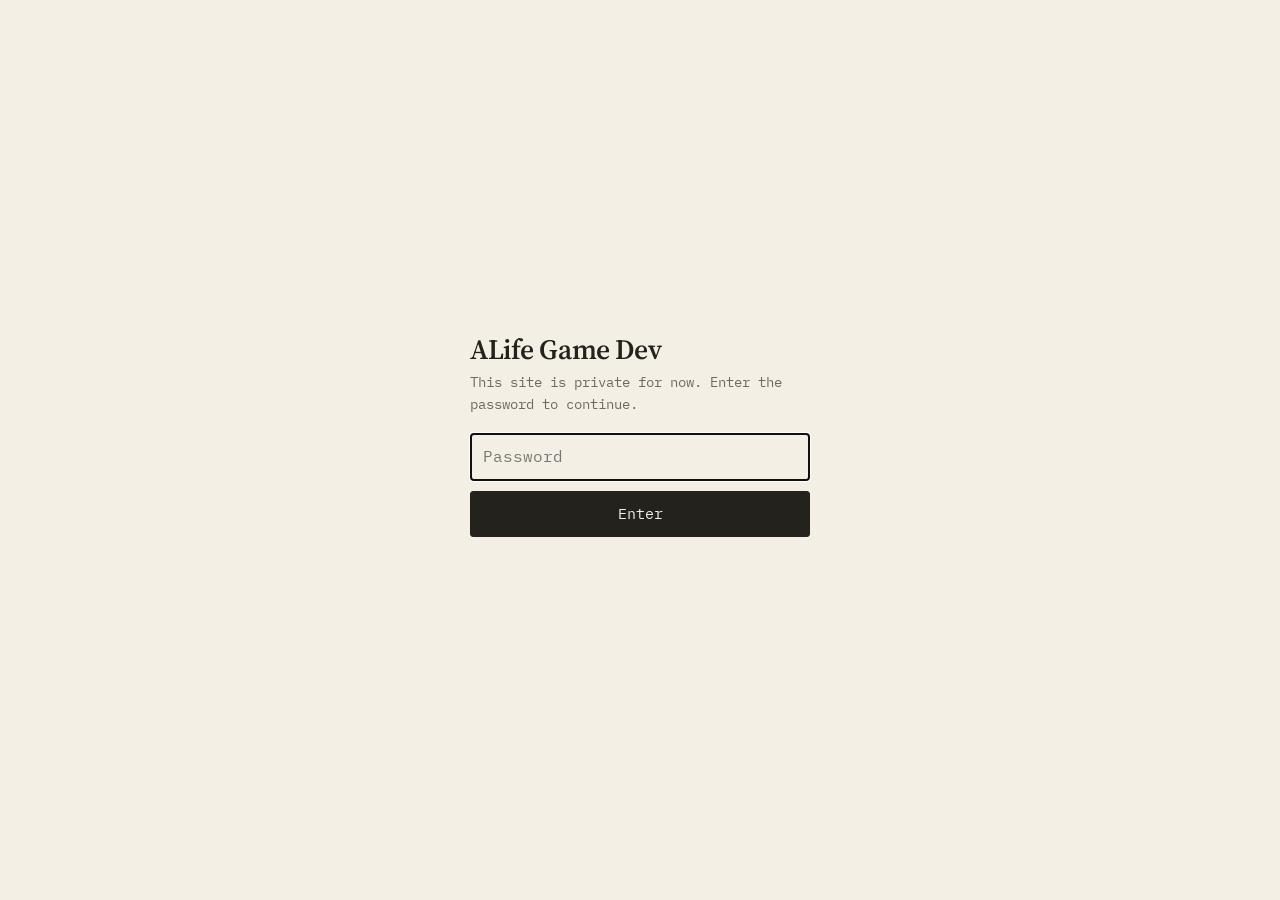
==== commit 913f43a5: "Add a simple password gate to the site - assets/gate.js hides every page behind a password box until" ====
--- a/alife.html
+++ b/alife.html
@@ -3,6 +3,8 @@
 <head>
 <meta charset="utf-8">
 <meta name="viewport" content="width=device-width, initial-scale=1">
+<meta name="robots" content="noindex, nofollow">
+<script src="assets/gate.js"></script>
 <title>What is ALife? · ALife Game Dev</title>
 <meta name="description" content="A short introduction to artificial life, with three small simulations: flocking, evolving neural networks and a predator–prey ecosystem.">
 <link rel="preconnect" href="https://fonts.googleapis.com">
